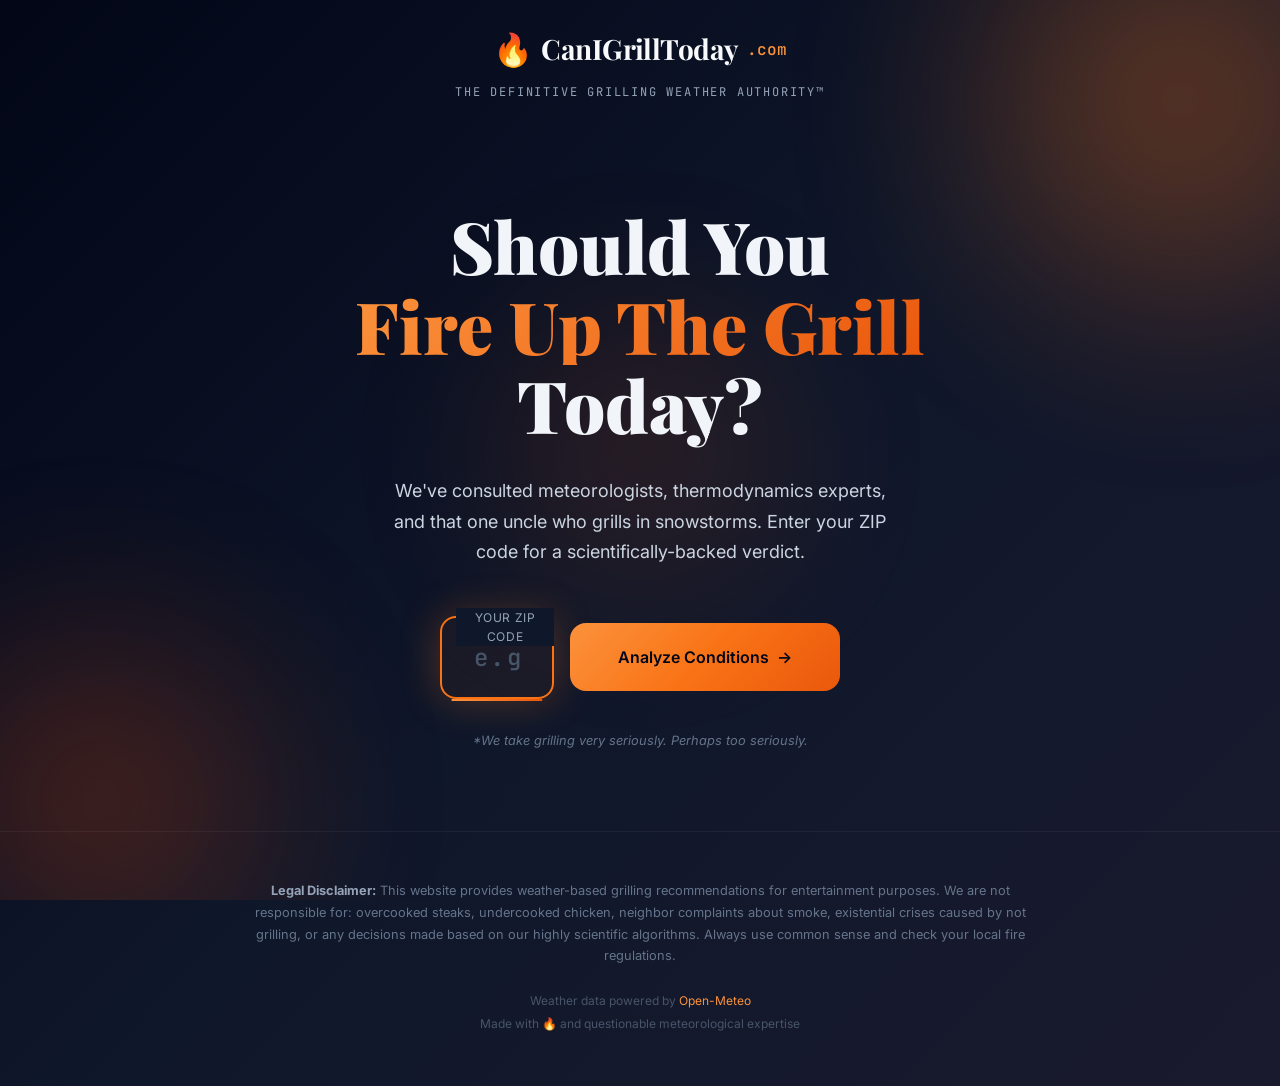
==== index.html @ 24d4c439 "feat: Add CanIGrillToday.com weather-based grilling advisory website A scientifically rigorous (yet " ====
<!DOCTYPE html>
<html lang="en">
<head>
    <meta charset="UTF-8">
    <meta name="viewport" content="width=device-width, initial-scale=1.0">
    <title>Can I Grill Today? | The Definitive Grilling Weather Authority</title>
    <meta name="description" content="The world's most scientifically rigorous grilling weather advisory system. Enter your ZIP code and discover if the atmospheric conditions align with your carnivorous ambitions.">
    <link rel="preconnect" href="https://fonts.googleapis.com">
    <link rel="preconnect" href="https://fonts.gstatic.com" crossorigin>
    <link href="https://fonts.googleapis.com/css2?family=Playfair+Display:wght@400;600;700;900&family=Inter:wght@300;400;500;600;700&family=JetBrains+Mono:wght@400;500&display=swap" rel="stylesheet">
    <link rel="stylesheet" href="styles.css">
    <link rel="icon" href="data:image/svg+xml,<svg xmlns='http://www.w3.org/2000/svg' viewBox='0 0 100 100'><text y='.9em' font-size='90'>🔥</text></svg>">
</head>
<body>
    <div class="app-container">
        <!-- Animated Background -->
        <div class="background-effects">
            <div class="gradient-orb orb-1"></div>
            <div class="gradient-orb orb-2"></div>
            <div class="gradient-orb orb-3"></div>
            <div class="smoke-particles" id="smokeContainer"></div>
        </div>

        <!-- Header -->
        <header class="header">
            <div class="logo">
                <span class="logo-icon">🔥</span>
                <span class="logo-text">CanIGrillToday</span>
                <span class="logo-suffix">.com</span>
            </div>
            <div class="tagline">The Definitive Grilling Weather Authority™</div>
        </header>

        <!-- Main Content -->
        <main class="main-content">
            <!-- Hero Section -->
            <section class="hero-section" id="heroSection">
                <h1 class="hero-title">
                    <span class="title-line">Should You</span>
                    <span class="title-line highlight">Fire Up The Grill</span>
                    <span class="title-line">Today?</span>
                </h1>
                <p class="hero-subtitle">
                    We've consulted meteorologists, thermodynamics experts, and that one uncle who grills in snowstorms.
                    Enter your ZIP code for a scientifically-backed verdict.
                </p>

                <!-- ZIP Input -->
                <div class="zip-input-container">
                    <div class="input-wrapper">
                        <label for="zipInput" class="input-label">Your ZIP Code</label>
                        <input
                            type="text"
                            id="zipInput"
                            class="zip-input"
                            placeholder="e.g., 90210"
                            maxlength="5"
                            pattern="[0-9]{5}"
                            autocomplete="postal-code"
                        >
                        <div class="input-decoration"></div>
                    </div>
                    <button class="submit-btn" id="submitBtn">
                        <span class="btn-text">Analyze Conditions</span>
                        <span class="btn-icon">→</span>
                        <div class="btn-loader" id="btnLoader">
                            <div class="loader-flame">🔥</div>
                        </div>
                    </button>
                </div>

                <p class="disclaimer-mini">
                    *We take grilling very seriously. Perhaps too seriously.
                </p>
            </section>

            <!-- Loading State -->
            <section class="loading-section" id="loadingSection">
                <div class="loading-content">
                    <div class="loading-grill">
                        <div class="grill-body">
                            <div class="grill-lid"></div>
                            <div class="grill-base"></div>
                            <div class="grill-flames">
                                <span>🔥</span><span>🔥</span><span>🔥</span>
                            </div>
                        </div>
                    </div>
                    <h2 class="loading-title">Consulting the Weather Gods...</h2>
                    <div class="loading-steps">
                        <div class="step" id="step1">
                            <span class="step-icon">🌡️</span>
                            <span class="step-text">Analyzing thermal conditions...</span>
                        </div>
                        <div class="step" id="step2">
                            <span class="step-icon">💨</span>
                            <span class="step-text">Measuring wind vectors...</span>
                        </div>
                        <div class="step" id="step3">
                            <span class="step-icon">🌧️</span>
                            <span class="step-text">Calculating precipitation probability...</span>
                        </div>
                        <div class="step" id="step4">
                            <span class="step-icon">📊</span>
                            <span class="step-text">Running proprietary algorithms...</span>
                        </div>
                    </div>
                </div>
            </section>

            <!-- Results Section -->
            <section class="results-section" id="resultsSection">
                <div class="results-container">
                    <!-- The Verdict -->
                    <div class="verdict-card" id="verdictCard">
                        <div class="verdict-header">
                            <span class="verdict-label">THE OFFICIAL VERDICT</span>
                            <span class="location-name" id="locationName">Loading...</span>
                        </div>
                        <div class="verdict-main">
                            <div class="verdict-icon" id="verdictIcon">🔥</div>
                            <div class="verdict-answer" id="verdictAnswer">YES</div>
                            <div class="verdict-subtitle" id="verdictSubtitle">Fire it up, Grill Master!</div>
                        </div>
                        <div class="verdict-score">
                            <div class="score-label">Grillability Index™</div>
                            <div class="score-bar-container">
                                <div class="score-bar" id="scoreBar"></div>
                            </div>
                            <div class="score-value" id="scoreValue">85/100</div>
                        </div>
                    </div>

                    <!-- Weather Metrics -->
                    <div class="metrics-grid">
                        <!-- Temperature -->
                        <div class="metric-card" id="tempCard">
                            <div class="metric-header">
                                <span class="metric-icon">🌡️</span>
                                <span class="metric-title">Temperature</span>
                            </div>
                            <div class="metric-value" id="tempValue">--°F</div>
                            <div class="metric-detail" id="tempFeelsLike">Feels like --°F</div>
                            <div class="metric-analysis">
                                <div class="analysis-bar-container">
                                    <div class="analysis-bar" id="tempBar"></div>
                                </div>
                                <span class="analysis-label" id="tempLabel">Analyzing...</span>
                            </div>
                            <p class="metric-commentary" id="tempCommentary">Loading witty commentary...</p>
                        </div>

                        <!-- Wind -->
                        <div class="metric-card" id="windCard">
                            <div class="metric-header">
                                <span class="metric-icon">💨</span>
                                <span class="metric-title">Wind Speed</span>
                            </div>
                            <div class="metric-value" id="windValue">-- mph</div>
                            <div class="metric-detail" id="windDirection">Direction: --</div>
                            <div class="metric-analysis">
                                <div class="analysis-bar-container">
                                    <div class="analysis-bar" id="windBar"></div>
                                </div>
                                <span class="analysis-label" id="windLabel">Analyzing...</span>
                            </div>
                            <p class="metric-commentary" id="windCommentary">Loading witty commentary...</p>
                        </div>

                        <!-- Precipitation -->
                        <div class="metric-card" id="rainCard">
                            <div class="metric-header">
                                <span class="metric-icon">🌧️</span>
                                <span class="metric-title">Precipitation</span>
                            </div>
                            <div class="metric-value" id="rainValue">--%</div>
                            <div class="metric-detail" id="rainType">Type: --</div>
                            <div class="metric-analysis">
                                <div class="analysis-bar-container">
                                    <div class="analysis-bar" id="rainBar"></div>
                                </div>
                                <span class="analysis-label" id="rainLabel">Analyzing...</span>
                            </div>
                            <p class="metric-commentary" id="rainCommentary">Loading witty commentary...</p>
                        </div>

                        <!-- Humidity -->
                        <div class="metric-card" id="humidityCard">
                            <div class="metric-header">
                                <span class="metric-icon">💧</span>
                                <span class="metric-title">Humidity</span>
                            </div>
                            <div class="metric-value" id="humidityValue">--%</div>
                            <div class="metric-detail" id="dewPoint">Dew Point: --°F</div>
                            <div class="metric-analysis">
                                <div class="analysis-bar-container">
                                    <div class="analysis-bar" id="humidityBar"></div>
                                </div>
                                <span class="analysis-label" id="humidityLabel">Analyzing...</span>
                            </div>
                            <p class="metric-commentary" id="humidityCommentary">Loading witty commentary...</p>
                        </div>
                    </div>

                    <!-- Scientific Breakdown -->
                    <div class="science-section">
                        <h3 class="science-title">
                            <span class="science-icon">🔬</span>
                            The Scientific Breakdown
                        </h3>
                        <div class="science-content">
                            <div class="formula-display">
                                <div class="formula-label">The Grillability Formula™</div>
                                <div class="formula" id="formulaDisplay">
                                    GI = (T<sub>score</sub> × 0.35) + (W<sub>score</sub> × 0.25) + (P<sub>score</sub> × 0.30) + (H<sub>score</sub> × 0.10)
                                </div>
                            </div>
                            <div class="calculation-breakdown" id="calculationBreakdown">
                                <!-- Filled by JavaScript -->
                            </div>
                        </div>
                    </div>

                    <!-- Hourly Forecast -->
                    <div class="forecast-section">
                        <h3 class="forecast-title">
                            <span class="forecast-icon">📅</span>
                            Today's Grilling Windows
                        </h3>
                        <div class="hourly-forecast" id="hourlyForecast">
                            <!-- Filled by JavaScript -->
                        </div>
                    </div>

                    <!-- Pro Tips -->
                    <div class="tips-section" id="tipsSection">
                        <h3 class="tips-title">
                            <span class="tips-icon">💡</span>
                            Expert Recommendations
                        </h3>
                        <div class="tips-grid" id="tipsGrid">
                            <!-- Filled by JavaScript -->
                        </div>
                    </div>

                    <!-- Try Again -->
                    <button class="try-again-btn" id="tryAgainBtn">
                        <span>Check Another Location</span>
                        <span class="btn-icon">🔄</span>
                    </button>
                </div>
            </section>

            <!-- Error State -->
            <section class="error-section" id="errorSection">
                <div class="error-content">
                    <div class="error-icon">😢</div>
                    <h2 class="error-title">Houston, We Have a Problem</h2>
                    <p class="error-message" id="errorMessage">Something went wrong while consulting the weather gods.</p>
                    <button class="try-again-btn" id="errorTryAgainBtn">
                        <span>Try Again</span>
                        <span class="btn-icon">🔄</span>
                    </button>
                </div>
            </section>
        </main>

        <!-- Footer -->
        <footer class="footer">
            <div class="footer-content">
                <p class="footer-disclaimer">
                    <strong>Legal Disclaimer:</strong> This website provides weather-based grilling recommendations for entertainment purposes.
                    We are not responsible for: overcooked steaks, undercooked chicken, neighbor complaints about smoke,
                    existential crises caused by not grilling, or any decisions made based on our highly scientific algorithms.
                    Always use common sense and check your local fire regulations.
                </p>
                <div class="footer-credits">
                    <p>Weather data powered by <a href="https://open-meteo.com/" target="_blank" rel="noopener">Open-Meteo</a></p>
                    <p>Made with 🔥 and questionable meteorological expertise</p>
                </div>
            </div>
        </footer>
    </div>

    <script src="app.js"></script>
</body>
</html>
---- styles.css ----
/* ==========================================================================
   Can I Grill Today? - Sophisticated Grilling Weather Advisory System
   ========================================================================== */

/* CSS Custom Properties (Design Tokens) */
:root {
    /* Color Palette */
    --color-fire-50: #fff7ed;
    --color-fire-100: #ffedd5;
    --color-fire-200: #fed7aa;
    --color-fire-300: #fdba74;
    --color-fire-400: #fb923c;
    --color-fire-500: #f97316;
    --color-fire-600: #ea580c;
    --color-fire-700: #c2410c;
    --color-fire-800: #9a3412;
    --color-fire-900: #7c2d12;

    --color-charcoal-50: #f8fafc;
    --color-charcoal-100: #f1f5f9;
    --color-charcoal-200: #e2e8f0;
    --color-charcoal-300: #cbd5e1;
    --color-charcoal-400: #94a3b8;
    --color-charcoal-500: #64748b;
    --color-charcoal-600: #475569;
    --color-charcoal-700: #334155;
    --color-charcoal-800: #1e293b;
    --color-charcoal-900: #0f172a;
    --color-charcoal-950: #020617;

    --color-success: #22c55e;
    --color-success-light: #86efac;
    --color-warning: #eab308;
    --color-warning-light: #fde047;
    --color-danger: #ef4444;
    --color-danger-light: #fca5a5;

    /* Typography */
    --font-display: 'Playfair Display', Georgia, serif;
    --font-body: 'Inter', -apple-system, BlinkMacSystemFont, sans-serif;
    --font-mono: 'JetBrains Mono', 'Fira Code', monospace;

    /* Spacing */
    --space-xs: 0.25rem;
    --space-sm: 0.5rem;
    --space-md: 1rem;
    --space-lg: 1.5rem;
    --space-xl: 2rem;
    --space-2xl: 3rem;
    --space-3xl: 4rem;
    --space-4xl: 6rem;

    /* Border Radius */
    --radius-sm: 0.375rem;
    --radius-md: 0.5rem;
    --radius-lg: 0.75rem;
    --radius-xl: 1rem;
    --radius-2xl: 1.5rem;
    --radius-full: 9999px;

    /* Shadows */
    --shadow-sm: 0 1px 2px 0 rgb(0 0 0 / 0.05);
    --shadow-md: 0 4px 6px -1px rgb(0 0 0 / 0.1), 0 2px 4px -2px rgb(0 0 0 / 0.1);
    --shadow-lg: 0 10px 15px -3px rgb(0 0 0 / 0.1), 0 4px 6px -4px rgb(0 0 0 / 0.1);
    --shadow-xl: 0 20px 25px -5px rgb(0 0 0 / 0.1), 0 8px 10px -6px rgb(0 0 0 / 0.1);
    --shadow-2xl: 0 25px 50px -12px rgb(0 0 0 / 0.25);
    --shadow-glow: 0 0 40px rgb(249 115 22 / 0.3);
    --shadow-glow-strong: 0 0 60px rgb(249 115 22 / 0.5);

    /* Transitions */
    --transition-fast: 150ms ease;
    --transition-base: 250ms ease;
    --transition-slow: 350ms ease;
    --transition-slower: 500ms ease;

    /* Z-index layers */
    --z-background: -1;
    --z-base: 0;
    --z-elevated: 10;
    --z-overlay: 100;
    --z-modal: 1000;
}

/* ==========================================================================
   Reset & Base Styles
   ========================================================================== */

*, *::before, *::after {
    box-sizing: border-box;
    margin: 0;
    padding: 0;
}

html {
    font-size: 16px;
    scroll-behavior: smooth;
    -webkit-font-smoothing: antialiased;
    -moz-osx-font-smoothing: grayscale;
}

body {
    font-family: var(--font-body);
    font-weight: 400;
    line-height: 1.6;
    color: var(--color-charcoal-100);
    background: linear-gradient(135deg, var(--color-charcoal-950) 0%, var(--color-charcoal-900) 50%, #1a1a2e 100%);
    min-height: 100vh;
    overflow-x: hidden;
}

/* ==========================================================================
   App Container
   ========================================================================== */

.app-container {
    position: relative;
    min-height: 100vh;
    display: flex;
    flex-direction: column;
}

/* ==========================================================================
   Animated Background
   ========================================================================== */

.background-effects {
    position: fixed;
    top: 0;
    left: 0;
    width: 100%;
    height: 100%;
    z-index: var(--z-background);
    overflow: hidden;
    pointer-events: none;
}

.gradient-orb {
    position: absolute;
    border-radius: 50%;
    filter: blur(80px);
    opacity: 0.4;
    animation: float 20s ease-in-out infinite;
}

.orb-1 {
    width: 600px;
    height: 600px;
    background: radial-gradient(circle, var(--color-fire-500) 0%, transparent 70%);
    top: -200px;
    right: -200px;
    animation-delay: 0s;
}

.orb-2 {
    width: 500px;
    height: 500px;
    background: radial-gradient(circle, var(--color-fire-700) 0%, transparent 70%);
    bottom: -150px;
    left: -150px;
    animation-delay: -7s;
}

.orb-3 {
    width: 400px;
    height: 400px;
    background: radial-gradient(circle, var(--color-fire-600) 0%, transparent 70%);
    top: 50%;
    left: 50%;
    transform: translate(-50%, -50%);
    animation-delay: -14s;
    opacity: 0.2;
}

@keyframes float {
    0%, 100% {
        transform: translate(0, 0) scale(1);
    }
    25% {
        transform: translate(30px, -30px) scale(1.05);
    }
    50% {
        transform: translate(-20px, 20px) scale(0.95);
    }
    75% {
        transform: translate(-30px, -20px) scale(1.02);
    }
}

.smoke-particles {
    position: absolute;
    width: 100%;
    height: 100%;
}

.smoke-particle {
    position: absolute;
    font-size: 2rem;
    opacity: 0;
    animation: smoke-rise 8s ease-out infinite;
}

@keyframes smoke-rise {
    0% {
        opacity: 0;
        transform: translateY(0) scale(0.5);
    }
    10% {
        opacity: 0.3;
    }
    100% {
        opacity: 0;
        transform: translateY(-100vh) scale(2);
    }
}

/* ==========================================================================
   Header
   ========================================================================== */

.header {
    padding: var(--space-lg) var(--space-xl);
    text-align: center;
    position: relative;
    z-index: var(--z-elevated);
}

.logo {
    display: flex;
    align-items: center;
    justify-content: center;
    gap: var(--space-sm);
    margin-bottom: var(--space-sm);
}

.logo-icon {
    font-size: 2rem;
    animation: flame-flicker 1.5s ease-in-out infinite;
}

@keyframes flame-flicker {
    0%, 100% {
        transform: scale(1) rotate(-2deg);
        filter: brightness(1);
    }
    50% {
        transform: scale(1.1) rotate(2deg);
        filter: brightness(1.2);
    }
}

.logo-text {
    font-family: var(--font-display);
    font-size: 1.75rem;
    font-weight: 700;
    color: var(--color-charcoal-50);
    letter-spacing: -0.02em;
}

.logo-suffix {
    font-family: var(--font-mono);
    font-size: 1rem;
    color: var(--color-fire-400);
    font-weight: 500;
}

.tagline {
    font-family: var(--font-mono);
    font-size: 0.75rem;
    color: var(--color-charcoal-400);
    text-transform: uppercase;
    letter-spacing: 0.15em;
}

/* ==========================================================================
   Main Content
   ========================================================================== */

.main-content {
    flex: 1;
    display: flex;
    flex-direction: column;
    align-items: center;
    padding: var(--space-xl);
    position: relative;
    z-index: var(--z-base);
}

/* ==========================================================================
   Hero Section
   ========================================================================== */

.hero-section {
    text-align: center;
    max-width: 700px;
    margin: 0 auto;
    padding: var(--space-2xl) 0;
}

.hero-title {
    font-family: var(--font-display);
    font-size: clamp(2.5rem, 8vw, 4.5rem);
    font-weight: 900;
    line-height: 1.1;
    margin-bottom: var(--space-xl);
}

.title-line {
    display: block;
    color: var(--color-charcoal-100);
}

.title-line.highlight {
    background: linear-gradient(135deg, var(--color-fire-400) 0%, var(--color-fire-600) 100%);
    -webkit-background-clip: text;
    -webkit-text-fill-color: transparent;
    background-clip: text;
    position: relative;
}

.hero-subtitle {
    font-size: 1.125rem;
    color: var(--color-charcoal-300);
    max-width: 500px;
    margin: 0 auto var(--space-2xl);
    line-height: 1.7;
}

/* ZIP Input Container */
.zip-input-container {
    display: flex;
    flex-direction: column;
    gap: var(--space-md);
    align-items: center;
    max-width: 400px;
    margin: 0 auto;
}

@media (min-width: 640px) {
    .zip-input-container {
        flex-direction: row;
    }
}

.input-wrapper {
    position: relative;
    flex: 1;
    width: 100%;
}

.input-label {
    position: absolute;
    top: -0.5rem;
    left: var(--space-md);
    background: var(--color-charcoal-900);
    padding: 0 var(--space-sm);
    font-size: 0.75rem;
    color: var(--color-charcoal-400);
    text-transform: uppercase;
    letter-spacing: 0.05em;
    z-index: 1;
}

.zip-input {
    width: 100%;
    padding: var(--space-lg) var(--space-xl);
    font-family: var(--font-mono);
    font-size: 1.5rem;
    font-weight: 500;
    text-align: center;
    letter-spacing: 0.2em;
    color: var(--color-charcoal-50);
    background: rgba(255, 255, 255, 0.03);
    border: 2px solid var(--color-charcoal-700);
    border-radius: var(--radius-xl);
    outline: none;
    transition: all var(--transition-base);
}

.zip-input::placeholder {
    color: var(--color-charcoal-600);
    letter-spacing: 0.1em;
}

.zip-input:focus {
    border-color: var(--color-fire-500);
    background: rgba(249, 115, 22, 0.05);
    box-shadow: var(--shadow-glow);
}

.zip-input:invalid:not(:placeholder-shown) {
    border-color: var(--color-danger);
}

.input-decoration {
    position: absolute;
    bottom: -2px;
    left: 50%;
    transform: translateX(-50%);
    width: 0;
    height: 2px;
    background: linear-gradient(90deg, var(--color-fire-400), var(--color-fire-600));
    transition: width var(--transition-base);
    border-radius: var(--radius-full);
}

.zip-input:focus ~ .input-decoration {
    width: 80%;
}

/* Submit Button */
.submit-btn {
    position: relative;
    display: flex;
    align-items: center;
    justify-content: center;
    gap: var(--space-sm);
    padding: var(--space-lg) var(--space-2xl);
    font-family: var(--font-body);
    font-size: 1rem;
    font-weight: 600;
    color: var(--color-charcoal-950);
    background: linear-gradient(135deg, var(--color-fire-400) 0%, var(--color-fire-500) 50%, var(--color-fire-600) 100%);
    border: none;
    border-radius: var(--radius-xl);
    cursor: pointer;
    overflow: hidden;
    transition: all var(--transition-base);
    white-space: nowrap;
}

.submit-btn::before {
    content: '';
    position: absolute;
    top: 0;
    left: -100%;
    width: 100%;
    height: 100%;
    background: linear-gradient(90deg, transparent, rgba(255, 255, 255, 0.2), transparent);
    transition: left var(--transition-slow);
}

.submit-btn:hover::before {
    left: 100%;
}

.submit-btn:hover {
    transform: translateY(-2px);
    box-shadow: var(--shadow-glow-strong);
}

.submit-btn:active {
    transform: translateY(0);
}

.submit-btn:disabled {
    opacity: 0.7;
    cursor: not-allowed;
    transform: none;
}

.btn-icon {
    transition: transform var(--transition-base);
}

.submit-btn:hover .btn-icon {
    transform: translateX(4px);
}

.btn-loader {
    display: none;
    position: absolute;
    inset: 0;
    background: inherit;
    align-items: center;
    justify-content: center;
}

.submit-btn.loading .btn-text,
.submit-btn.loading .btn-icon {
    opacity: 0;
}

.submit-btn.loading .btn-loader {
    display: flex;
}

.loader-flame {
    font-size: 1.5rem;
    animation: flame-pulse 0.5s ease-in-out infinite alternate;
}

@keyframes flame-pulse {
    from {
        transform: scale(1);
        filter: brightness(1);
    }
    to {
        transform: scale(1.2);
        filter: brightness(1.3);
    }
}

.disclaimer-mini {
    margin-top: var(--space-xl);
    font-size: 0.8rem;
    color: var(--color-charcoal-500);
    font-style: italic;
}

/* ==========================================================================
   Loading Section
   ========================================================================== */

.loading-section {
    display: none;
    text-align: center;
    padding: var(--space-3xl) 0;
    max-width: 500px;
    margin: 0 auto;
}

.loading-section.active {
    display: block;
    animation: fadeIn var(--transition-base);
}

@keyframes fadeIn {
    from {
        opacity: 0;
        transform: translateY(20px);
    }
    to {
        opacity: 1;
        transform: translateY(0);
    }
}

.loading-grill {
    margin-bottom: var(--space-2xl);
}

.grill-body {
    display: inline-block;
    position: relative;
}

.grill-lid {
    width: 120px;
    height: 60px;
    background: linear-gradient(180deg, var(--color-charcoal-600) 0%, var(--color-charcoal-700) 100%);
    border-radius: 60px 60px 0 0;
    margin: 0 auto;
    animation: lid-bounce 2s ease-in-out infinite;
}

@keyframes lid-bounce {
    0%, 100% {
        transform: translateY(0) rotate(0deg);
    }
    50% {
        transform: translateY(-10px) rotate(5deg);
    }
}

.grill-base {
    width: 140px;
    height: 20px;
    background: var(--color-charcoal-700);
    border-radius: 0 0 var(--radius-md) var(--radius-md);
    margin: 0 auto;
}

.grill-flames {
    position: absolute;
    bottom: 25px;
    left: 50%;
    transform: translateX(-50%);
    display: flex;
    gap: 5px;
}

.grill-flames span {
    font-size: 1.5rem;
    animation: flame-dance 0.3s ease-in-out infinite alternate;
}

.grill-flames span:nth-child(2) {
    animation-delay: 0.1s;
}

.grill-flames span:nth-child(3) {
    animation-delay: 0.2s;
}

@keyframes flame-dance {
    from {
        transform: translateY(0) scale(1);
    }
    to {
        transform: translateY(-5px) scale(1.1);
    }
}

.loading-title {
    font-family: var(--font-display);
    font-size: 1.75rem;
    color: var(--color-charcoal-100);
    margin-bottom: var(--space-xl);
}

.loading-steps {
    display: flex;
    flex-direction: column;
    gap: var(--space-md);
}

.step {
    display: flex;
    align-items: center;
    gap: var(--space-md);
    padding: var(--space-md) var(--space-lg);
    background: rgba(255, 255, 255, 0.02);
    border-radius: var(--radius-lg);
    opacity: 0.3;
    transition: all var(--transition-base);
}

.step.active {
    opacity: 1;
    background: rgba(249, 115, 22, 0.1);
    border-left: 3px solid var(--color-fire-500);
}

.step.complete {
    opacity: 0.6;
}

.step-icon {
    font-size: 1.25rem;
}

.step-text {
    font-size: 0.9rem;
    color: var(--color-charcoal-300);
}

/* ==========================================================================
   Results Section
   ========================================================================== */

.results-section {
    display: none;
    width: 100%;
    max-width: 1000px;
    margin: 0 auto;
    padding: var(--space-xl) 0;
}

.results-section.active {
    display: block;
    animation: fadeIn var(--transition-slower);
}

.results-container {
    display: flex;
    flex-direction: column;
    gap: var(--space-2xl);
}

/* Verdict Card */
.verdict-card {
    background: linear-gradient(135deg, rgba(255, 255, 255, 0.05) 0%, rgba(255, 255, 255, 0.02) 100%);
    border: 1px solid rgba(255, 255, 255, 0.1);
    border-radius: var(--radius-2xl);
    padding: var(--space-2xl);
    text-align: center;
    position: relative;
    overflow: hidden;
}

.verdict-card::before {
    content: '';
    position: absolute;
    top: 0;
    left: 0;
    right: 0;
    height: 4px;
    background: linear-gradient(90deg, var(--color-fire-400), var(--color-fire-600));
}

.verdict-card.yes {
    border-color: rgba(34, 197, 94, 0.3);
}

.verdict-card.yes::before {
    background: linear-gradient(90deg, var(--color-success), var(--color-success-light));
}

.verdict-card.no {
    border-color: rgba(239, 68, 68, 0.3);
}

.verdict-card.no::before {
    background: linear-gradient(90deg, var(--color-danger), var(--color-danger-light));
}

.verdict-card.maybe {
    border-color: rgba(234, 179, 8, 0.3);
}

.verdict-card.maybe::before {
    background: linear-gradient(90deg, var(--color-warning), var(--color-warning-light));
}

.verdict-header {
    display: flex;
    flex-direction: column;
    gap: var(--space-xs);
    margin-bottom: var(--space-xl);
}

.verdict-label {
    font-family: var(--font-mono);
    font-size: 0.7rem;
    color: var(--color-charcoal-400);
    text-transform: uppercase;
    letter-spacing: 0.2em;
}

.location-name {
    font-size: 1.1rem;
    color: var(--color-charcoal-200);
    font-weight: 500;
}

.verdict-main {
    margin-bottom: var(--space-xl);
}

.verdict-icon {
    font-size: 4rem;
    margin-bottom: var(--space-md);
    animation: verdict-pop 0.5s cubic-bezier(0.175, 0.885, 0.32, 1.275);
}

@keyframes verdict-pop {
    0% {
        transform: scale(0);
        opacity: 0;
    }
    50% {
        transform: scale(1.2);
    }
    100% {
        transform: scale(1);
        opacity: 1;
    }
}

.verdict-answer {
    font-family: var(--font-display);
    font-size: clamp(4rem, 15vw, 8rem);
    font-weight: 900;
    line-height: 1;
    margin-bottom: var(--space-md);
}

.verdict-card.yes .verdict-answer {
    background: linear-gradient(135deg, var(--color-success) 0%, var(--color-success-light) 100%);
    -webkit-background-clip: text;
    -webkit-text-fill-color: transparent;
    background-clip: text;
    text-shadow: 0 0 60px rgba(34, 197, 94, 0.5);
}

.verdict-card.no .verdict-answer {
    background: linear-gradient(135deg, var(--color-danger) 0%, var(--color-danger-light) 100%);
    -webkit-background-clip: text;
    -webkit-text-fill-color: transparent;
    background-clip: text;
}

.verdict-card.maybe .verdict-answer {
    background: linear-gradient(135deg, var(--color-warning) 0%, var(--color-warning-light) 100%);
    -webkit-background-clip: text;
    -webkit-text-fill-color: transparent;
    background-clip: text;
}

.verdict-subtitle {
    font-size: 1.25rem;
    color: var(--color-charcoal-300);
    font-weight: 500;
}

/* Score Display */
.verdict-score {
    max-width: 400px;
    margin: 0 auto;
}

.score-label {
    font-family: var(--font-mono);
    font-size: 0.75rem;
    color: var(--color-charcoal-400);
    text-transform: uppercase;
    letter-spacing: 0.1em;
    margin-bottom: var(--space-sm);
}

.score-bar-container {
    height: 12px;
    background: var(--color-charcoal-800);
    border-radius: var(--radius-full);
    overflow: hidden;
    margin-bottom: var(--space-sm);
}

.score-bar {
    height: 100%;
    width: 0;
    border-radius: var(--radius-full);
    transition: width 1s cubic-bezier(0.4, 0, 0.2, 1);
}

.verdict-card.yes .score-bar {
    background: linear-gradient(90deg, var(--color-success), var(--color-success-light));
}

.verdict-card.no .score-bar {
    background: linear-gradient(90deg, var(--color-danger), var(--color-danger-light));
}

.verdict-card.maybe .score-bar {
    background: linear-gradient(90deg, var(--color-warning), var(--color-warning-light));
}

.score-value {
    font-family: var(--font-mono);
    font-size: 1.25rem;
    font-weight: 600;
    color: var(--color-charcoal-100);
}

/* Metrics Grid */
.metrics-grid {
    display: grid;
    grid-template-columns: repeat(auto-fit, minmax(280px, 1fr));
    gap: var(--space-lg);
}

.metric-card {
    background: rgba(255, 255, 255, 0.03);
    border: 1px solid rgba(255, 255, 255, 0.06);
    border-radius: var(--radius-xl);
    padding: var(--space-xl);
    transition: all var(--transition-base);
}

.metric-card:hover {
    background: rgba(255, 255, 255, 0.05);
    transform: translateY(-2px);
    box-shadow: var(--shadow-lg);
}

.metric-header {
    display: flex;
    align-items: center;
    gap: var(--space-sm);
    margin-bottom: var(--space-md);
}

.metric-icon {
    font-size: 1.5rem;
}

.metric-title {
    font-size: 0.9rem;
    color: var(--color-charcoal-400);
    text-transform: uppercase;
    letter-spacing: 0.05em;
    font-weight: 500;
}

.metric-value {
    font-family: var(--font-display);
    font-size: 2.5rem;
    font-weight: 700;
    color: var(--color-charcoal-50);
    margin-bottom: var(--space-xs);
}

.metric-detail {
    font-size: 0.85rem;
    color: var(--color-charcoal-400);
    margin-bottom: var(--space-md);
}

.metric-analysis {
    display: flex;
    align-items: center;
    gap: var(--space-md);
    margin-bottom: var(--space-md);
}

.analysis-bar-container {
    flex: 1;
    height: 8px;
    background: var(--color-charcoal-800);
    border-radius: var(--radius-full);
    overflow: hidden;
}

.analysis-bar {
    height: 100%;
    width: 0;
    border-radius: var(--radius-full);
    transition: width 0.8s cubic-bezier(0.4, 0, 0.2, 1);
}

.analysis-bar.good {
    background: linear-gradient(90deg, var(--color-success), var(--color-success-light));
}

.analysis-bar.moderate {
    background: linear-gradient(90deg, var(--color-warning), var(--color-warning-light));
}

.analysis-bar.poor {
    background: linear-gradient(90deg, var(--color-danger), var(--color-danger-light));
}

.analysis-label {
    font-family: var(--font-mono);
    font-size: 0.7rem;
    text-transform: uppercase;
    letter-spacing: 0.05em;
    white-space: nowrap;
}

.analysis-label.good {
    color: var(--color-success);
}

.analysis-label.moderate {
    color: var(--color-warning);
}

.analysis-label.poor {
    color: var(--color-danger);
}

.metric-commentary {
    font-size: 0.9rem;
    color: var(--color-charcoal-300);
    font-style: italic;
    line-height: 1.5;
    padding-top: var(--space-md);
    border-top: 1px solid rgba(255, 255, 255, 0.05);
}

/* Science Section */
.science-section {
    background: rgba(255, 255, 255, 0.02);
    border: 1px solid rgba(255, 255, 255, 0.05);
    border-radius: var(--radius-xl);
    padding: var(--space-xl);
}

.science-title {
    display: flex;
    align-items: center;
    gap: var(--space-md);
    font-family: var(--font-display);
    font-size: 1.5rem;
    color: var(--color-charcoal-100);
    margin-bottom: var(--space-xl);
}

.science-icon {
    font-size: 1.5rem;
}

.science-content {
    display: flex;
    flex-direction: column;
    gap: var(--space-xl);
}

.formula-display {
    text-align: center;
    padding: var(--space-xl);
    background: rgba(0, 0, 0, 0.2);
    border-radius: var(--radius-lg);
}

.formula-label {
    font-family: var(--font-mono);
    font-size: 0.75rem;
    color: var(--color-charcoal-400);
    text-transform: uppercase;
    letter-spacing: 0.1em;
    margin-bottom: var(--space-md);
}

.formula {
    font-family: var(--font-mono);
    font-size: 1.1rem;
    color: var(--color-fire-400);
    line-height: 1.8;
}

.formula sub {
    font-size: 0.7em;
    color: var(--color-charcoal-400);
}

.calculation-breakdown {
    display: grid;
    grid-template-columns: repeat(auto-fit, minmax(200px, 1fr));
    gap: var(--space-md);
}

.calc-item {
    display: flex;
    justify-content: space-between;
    align-items: center;
    padding: var(--space-md);
    background: rgba(255, 255, 255, 0.02);
    border-radius: var(--radius-md);
}

.calc-label {
    font-size: 0.85rem;
    color: var(--color-charcoal-400);
}

.calc-value {
    font-family: var(--font-mono);
    font-size: 0.9rem;
    color: var(--color-charcoal-200);
    font-weight: 500;
}

/* Forecast Section */
.forecast-section {
    background: rgba(255, 255, 255, 0.02);
    border: 1px solid rgba(255, 255, 255, 0.05);
    border-radius: var(--radius-xl);
    padding: var(--space-xl);
}

.forecast-title {
    display: flex;
    align-items: center;
    gap: var(--space-md);
    font-family: var(--font-display);
    font-size: 1.5rem;
    color: var(--color-charcoal-100);
    margin-bottom: var(--space-xl);
}

.forecast-icon {
    font-size: 1.5rem;
}

.hourly-forecast {
    display: grid;
    grid-template-columns: repeat(auto-fill, minmax(80px, 1fr));
    gap: var(--space-sm);
}

.hour-block {
    display: flex;
    flex-direction: column;
    align-items: center;
    padding: var(--space-md);
    background: rgba(255, 255, 255, 0.02);
    border-radius: var(--radius-lg);
    transition: all var(--transition-base);
}

.hour-block:hover {
    background: rgba(255, 255, 255, 0.05);
}

.hour-block.optimal {
    background: rgba(34, 197, 94, 0.1);
    border: 1px solid rgba(34, 197, 94, 0.3);
}

.hour-block.okay {
    background: rgba(234, 179, 8, 0.1);
    border: 1px solid rgba(234, 179, 8, 0.3);
}

.hour-block.poor {
    background: rgba(239, 68, 68, 0.05);
    border: 1px solid rgba(239, 68, 68, 0.2);
}

.hour-time {
    font-family: var(--font-mono);
    font-size: 0.75rem;
    color: var(--color-charcoal-400);
    margin-bottom: var(--space-xs);
}

.hour-icon {
    font-size: 1.25rem;
    margin-bottom: var(--space-xs);
}

.hour-temp {
    font-size: 0.85rem;
    font-weight: 600;
    color: var(--color-charcoal-200);
}

.hour-score {
    font-family: var(--font-mono);
    font-size: 0.7rem;
    color: var(--color-charcoal-400);
}

/* Tips Section */
.tips-section {
    background: rgba(255, 255, 255, 0.02);
    border: 1px solid rgba(255, 255, 255, 0.05);
    border-radius: var(--radius-xl);
    padding: var(--space-xl);
}

.tips-title {
    display: flex;
    align-items: center;
    gap: var(--space-md);
    font-family: var(--font-display);
    font-size: 1.5rem;
    color: var(--color-charcoal-100);
    margin-bottom: var(--space-xl);
}

.tips-icon {
    font-size: 1.5rem;
}

.tips-grid {
    display: grid;
    grid-template-columns: repeat(auto-fit, minmax(280px, 1fr));
    gap: var(--space-lg);
}

.tip-card {
    display: flex;
    gap: var(--space-md);
    padding: var(--space-lg);
    background: rgba(255, 255, 255, 0.02);
    border-radius: var(--radius-lg);
    border-left: 3px solid var(--color-fire-500);
}

.tip-icon {
    font-size: 1.5rem;
    flex-shrink: 0;
}

.tip-content h4 {
    font-size: 1rem;
    color: var(--color-charcoal-100);
    margin-bottom: var(--space-xs);
}

.tip-content p {
    font-size: 0.9rem;
    color: var(--color-charcoal-400);
    line-height: 1.5;
}

/* Try Again Button */
.try-again-btn {
    display: flex;
    align-items: center;
    justify-content: center;
    gap: var(--space-sm);
    margin: var(--space-xl) auto 0;
    padding: var(--space-md) var(--space-2xl);
    font-family: var(--font-body);
    font-size: 1rem;
    font-weight: 500;
    color: var(--color-charcoal-200);
    background: transparent;
    border: 2px solid var(--color-charcoal-600);
    border-radius: var(--radius-xl);
    cursor: pointer;
    transition: all var(--transition-base);
}

.try-again-btn:hover {
    border-color: var(--color-fire-500);
    color: var(--color-fire-400);
    background: rgba(249, 115, 22, 0.05);
}

/* ==========================================================================
   Error Section
   ========================================================================== */

.error-section {
    display: none;
    text-align: center;
    padding: var(--space-3xl) 0;
    max-width: 500px;
    margin: 0 auto;
}

.error-section.active {
    display: block;
    animation: fadeIn var(--transition-base);
}

.error-content {
    padding: var(--space-2xl);
}

.error-icon {
    font-size: 5rem;
    margin-bottom: var(--space-xl);
}

.error-title {
    font-family: var(--font-display);
    font-size: 2rem;
    color: var(--color-charcoal-100);
    margin-bottom: var(--space-md);
}

.error-message {
    font-size: 1.1rem;
    color: var(--color-charcoal-400);
    margin-bottom: var(--space-xl);
}

/* ==========================================================================
   Footer
   ========================================================================== */

.footer {
    padding: var(--space-2xl) var(--space-xl);
    border-top: 1px solid rgba(255, 255, 255, 0.05);
    margin-top: auto;
}

.footer-content {
    max-width: 800px;
    margin: 0 auto;
    text-align: center;
}

.footer-disclaimer {
    font-size: 0.8rem;
    color: var(--color-charcoal-500);
    line-height: 1.7;
    margin-bottom: var(--space-lg);
}

.footer-disclaimer strong {
    color: var(--color-charcoal-400);
}

.footer-credits {
    font-size: 0.75rem;
    color: var(--color-charcoal-600);
}

.footer-credits p {
    margin-bottom: var(--space-xs);
}

.footer-credits a {
    color: var(--color-fire-400);
    text-decoration: none;
    transition: color var(--transition-fast);
}

.footer-credits a:hover {
    color: var(--color-fire-300);
}

/* ==========================================================================
   Utility Classes
   ========================================================================== */

.hidden {
    display: none !important;
}

.visually-hidden {
    position: absolute;
    width: 1px;
    height: 1px;
    padding: 0;
    margin: -1px;
    overflow: hidden;
    clip: rect(0, 0, 0, 0);
    white-space: nowrap;
    border: 0;
}

/* ==========================================================================
   Responsive Design
   ========================================================================== */

@media (max-width: 768px) {
    .main-content {
        padding: var(--space-lg);
    }

    .hero-section {
        padding: var(--space-xl) 0;
    }

    .hero-subtitle {
        font-size: 1rem;
    }

    .zip-input {
        font-size: 1.25rem;
        padding: var(--space-md) var(--space-lg);
    }

    .verdict-card {
        padding: var(--space-xl);
    }

    .metric-card {
        padding: var(--space-lg);
    }

    .metric-value {
        font-size: 2rem;
    }

    .science-section,
    .forecast-section,
    .tips-section {
        padding: var(--space-lg);
    }

    .formula {
        font-size: 0.9rem;
        word-break: break-word;
    }
}

@media (max-width: 480px) {
    .header {
        padding: var(--space-md);
    }

    .logo-text {
        font-size: 1.25rem;
    }

    .tagline {
        font-size: 0.65rem;
    }

    .hero-title {
        font-size: 2rem;
    }

    .metrics-grid {
        grid-template-columns: 1fr;
    }

    .hourly-forecast {
        grid-template-columns: repeat(4, 1fr);
    }
}

/* ==========================================================================
   Print Styles
   ========================================================================== */

@media print {
    .background-effects,
    .submit-btn,
    .try-again-btn {
        display: none;
    }

    body {
        background: white;
        color: black;
    }

    .verdict-card,
    .metric-card {
        border: 1px solid #ccc;
    }
}
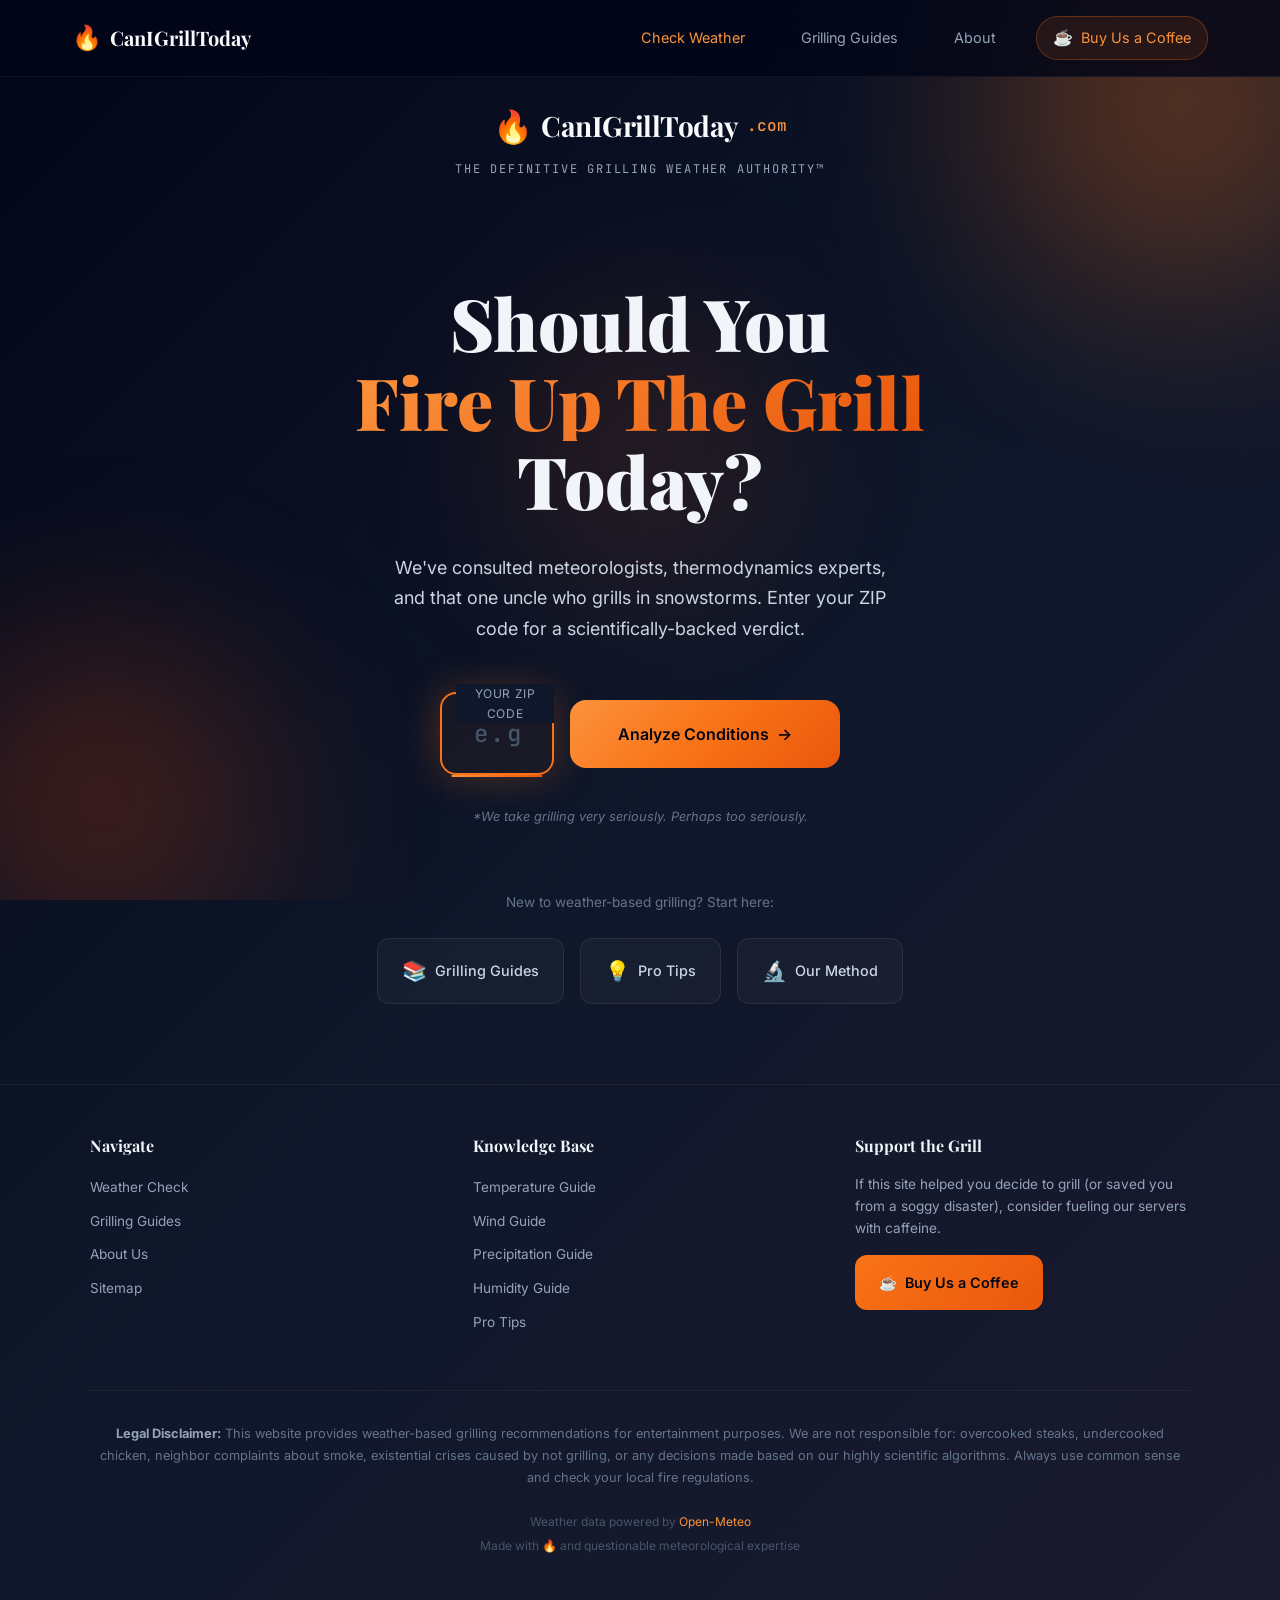
==== commit 2a1b1caf: "feat: Expand to full utility website with knowledge base and support Major expansion from single-pag" ====
--- a/index.html
+++ b/index.html
@@ -5,11 +5,32 @@
     <meta name="viewport" content="width=device-width, initial-scale=1.0">
     <title>Can I Grill Today? | The Definitive Grilling Weather Authority</title>
     <meta name="description" content="The world's most scientifically rigorous grilling weather advisory system. Enter your ZIP code and discover if the atmospheric conditions align with your carnivorous ambitions.">
+    <meta name="keywords" content="grilling weather, BBQ forecast, grill conditions, outdoor cooking weather, barbecue weather check">
+    <link rel="canonical" href="https://canigrilltoday.com/">
     <link rel="preconnect" href="https://fonts.googleapis.com">
     <link rel="preconnect" href="https://fonts.gstatic.com" crossorigin>
     <link href="https://fonts.googleapis.com/css2?family=Playfair+Display:wght@400;600;700;900&family=Inter:wght@300;400;500;600;700&family=JetBrains+Mono:wght@400;500&display=swap" rel="stylesheet">
     <link rel="stylesheet" href="styles.css">
     <link rel="icon" href="data:image/svg+xml,<svg xmlns='http://www.w3.org/2000/svg' viewBox='0 0 100 100'><text y='.9em' font-size='90'>🔥</text></svg>">
+
+    <!-- Open Graph -->
+    <meta property="og:title" content="Can I Grill Today? | The Definitive Grilling Weather Authority">
+    <meta property="og:description" content="Enter your ZIP code and discover if the atmospheric conditions align with your carnivorous ambitions.">
+    <meta property="og:type" content="website">
+    <meta property="og:url" content="https://canigrilltoday.com/">
+
+    <!-- Schema.org markup -->
+    <script type="application/ld+json">
+    {
+        "@context": "https://schema.org",
+        "@type": "WebApplication",
+        "name": "Can I Grill Today?",
+        "description": "Weather-based grilling advisory system",
+        "url": "https://canigrilltoday.com",
+        "applicationCategory": "UtilityApplication",
+        "operatingSystem": "Any"
+    }
+    </script>
 </head>
 <body>
     <div class="app-container">
@@ -20,6 +41,30 @@
             <div class="gradient-orb orb-3"></div>
             <div class="smoke-particles" id="smokeContainer"></div>
         </div>
+
+        <!-- Navigation -->
+        <nav class="main-nav">
+            <div class="nav-container">
+                <a href="/" class="nav-logo">
+                    <span class="nav-logo-icon">🔥</span>
+                    <span class="nav-logo-text">CanIGrillToday</span>
+                </a>
+                <button class="nav-toggle" id="navToggle" aria-label="Toggle navigation">
+                    <span></span>
+                    <span></span>
+                    <span></span>
+                </button>
+                <div class="nav-menu" id="navMenu">
+                    <a href="/" class="nav-link active">Check Weather</a>
+                    <a href="/knowledge/" class="nav-link">Grilling Guides</a>
+                    <a href="/about.html" class="nav-link">About</a>
+                    <a href="https://buymeacoffee.com/canigrilltoday" class="nav-link nav-coffee" target="_blank" rel="noopener">
+                        <span class="coffee-icon">☕</span>
+                        <span>Buy Us a Coffee</span>
+                    </a>
+                </div>
+            </div>
+        </nav>
 
         <!-- Header -->
         <header class="header">
@@ -72,6 +117,25 @@
                 <p class="disclaimer-mini">
                     *We take grilling very seriously. Perhaps too seriously.
                 </p>
+
+                <!-- Quick Links for New Visitors -->
+                <div class="quick-links">
+                    <p class="quick-links-label">New to weather-based grilling? Start here:</p>
+                    <div class="quick-links-grid">
+                        <a href="/knowledge/" class="quick-link">
+                            <span class="quick-link-icon">📚</span>
+                            <span class="quick-link-text">Grilling Guides</span>
+                        </a>
+                        <a href="/knowledge/tips.html" class="quick-link">
+                            <span class="quick-link-icon">💡</span>
+                            <span class="quick-link-text">Pro Tips</span>
+                        </a>
+                        <a href="/about.html" class="quick-link">
+                            <span class="quick-link-icon">🔬</span>
+                            <span class="quick-link-text">Our Method</span>
+                        </a>
+                    </div>
+                </div>
             </section>
 
             <!-- Loading State -->
@@ -148,6 +212,7 @@
                                 <span class="analysis-label" id="tempLabel">Analyzing...</span>
                             </div>
                             <p class="metric-commentary" id="tempCommentary">Loading witty commentary...</p>
+                            <a href="/knowledge/temperature.html" class="metric-learn-more">Learn more about temperature →</a>
                         </div>
 
                         <!-- Wind -->
@@ -165,6 +230,7 @@
                                 <span class="analysis-label" id="windLabel">Analyzing...</span>
                             </div>
                             <p class="metric-commentary" id="windCommentary">Loading witty commentary...</p>
+                            <a href="/knowledge/wind.html" class="metric-learn-more">Learn more about wind →</a>
                         </div>
 
                         <!-- Precipitation -->
@@ -182,6 +248,7 @@
                                 <span class="analysis-label" id="rainLabel">Analyzing...</span>
                             </div>
                             <p class="metric-commentary" id="rainCommentary">Loading witty commentary...</p>
+                            <a href="/knowledge/precipitation.html" class="metric-learn-more">Learn more about precipitation →</a>
                         </div>
 
                         <!-- Humidity -->
@@ -199,6 +266,7 @@
                                 <span class="analysis-label" id="humidityLabel">Analyzing...</span>
                             </div>
                             <p class="metric-commentary" id="humidityCommentary">Loading witty commentary...</p>
+                            <a href="/knowledge/humidity.html" class="metric-learn-more">Learn more about humidity →</a>
                         </div>
                     </div>
 
@@ -241,6 +309,7 @@
                         <div class="tips-grid" id="tipsGrid">
                             <!-- Filled by JavaScript -->
                         </div>
+                        <a href="/knowledge/tips.html" class="tips-see-all">See all grilling tips →</a>
                     </div>
 
                     <!-- Try Again -->
@@ -268,20 +337,60 @@
         <!-- Footer -->
         <footer class="footer">
             <div class="footer-content">
-                <p class="footer-disclaimer">
-                    <strong>Legal Disclaimer:</strong> This website provides weather-based grilling recommendations for entertainment purposes.
-                    We are not responsible for: overcooked steaks, undercooked chicken, neighbor complaints about smoke,
-                    existential crises caused by not grilling, or any decisions made based on our highly scientific algorithms.
-                    Always use common sense and check your local fire regulations.
-                </p>
-                <div class="footer-credits">
-                    <p>Weather data powered by <a href="https://open-meteo.com/" target="_blank" rel="noopener">Open-Meteo</a></p>
-                    <p>Made with 🔥 and questionable meteorological expertise</p>
+                <div class="footer-grid">
+                    <div class="footer-section">
+                        <h4>Navigate</h4>
+                        <ul class="footer-links">
+                            <li><a href="/">Weather Check</a></li>
+                            <li><a href="/knowledge/">Grilling Guides</a></li>
+                            <li><a href="/about.html">About Us</a></li>
+                            <li><a href="/sitemap.xml">Sitemap</a></li>
+                        </ul>
+                    </div>
+                    <div class="footer-section">
+                        <h4>Knowledge Base</h4>
+                        <ul class="footer-links">
+                            <li><a href="/knowledge/temperature.html">Temperature Guide</a></li>
+                            <li><a href="/knowledge/wind.html">Wind Guide</a></li>
+                            <li><a href="/knowledge/precipitation.html">Precipitation Guide</a></li>
+                            <li><a href="/knowledge/humidity.html">Humidity Guide</a></li>
+                            <li><a href="/knowledge/tips.html">Pro Tips</a></li>
+                        </ul>
+                    </div>
+                    <div class="footer-section">
+                        <h4>Support the Grill</h4>
+                        <p class="footer-support-text">
+                            If this site helped you decide to grill (or saved you from a soggy disaster),
+                            consider fueling our servers with caffeine.
+                        </p>
+                        <a href="https://buymeacoffee.com/canigrilltoday" class="footer-coffee-btn" target="_blank" rel="noopener">
+                            <span>☕</span> Buy Us a Coffee
+                        </a>
+                    </div>
+                </div>
+                <div class="footer-bottom">
+                    <p class="footer-disclaimer">
+                        <strong>Legal Disclaimer:</strong> This website provides weather-based grilling recommendations for entertainment purposes.
+                        We are not responsible for: overcooked steaks, undercooked chicken, neighbor complaints about smoke,
+                        existential crises caused by not grilling, or any decisions made based on our highly scientific algorithms.
+                        Always use common sense and check your local fire regulations.
+                    </p>
+                    <div class="footer-credits">
+                        <p>Weather data powered by <a href="https://open-meteo.com/" target="_blank" rel="noopener">Open-Meteo</a></p>
+                        <p>Made with 🔥 and questionable meteorological expertise</p>
+                    </div>
                 </div>
             </div>
         </footer>
     </div>
 
     <script src="app.js"></script>
+    <script>
+        // Mobile navigation toggle
+        document.getElementById('navToggle').addEventListener('click', function() {
+            document.getElementById('navMenu').classList.toggle('active');
+            this.classList.toggle('active');
+        });
+    </script>
 </body>
 </html>
--- a/styles.css
+++ b/styles.css
@@ -1400,3 +1400,1174 @@
         border: 1px solid #ccc;
     }
 }
+
+/* ==========================================================================
+   Main Navigation
+   ========================================================================== */
+
+.main-nav {
+    position: sticky;
+    top: 0;
+    z-index: var(--z-overlay);
+    background: rgba(2, 6, 23, 0.8);
+    backdrop-filter: blur(20px);
+    -webkit-backdrop-filter: blur(20px);
+    border-bottom: 1px solid rgba(255, 255, 255, 0.05);
+}
+
+.nav-container {
+    max-width: 1200px;
+    margin: 0 auto;
+    padding: var(--space-md) var(--space-xl);
+    display: flex;
+    align-items: center;
+    justify-content: space-between;
+}
+
+.nav-logo {
+    display: flex;
+    align-items: center;
+    gap: var(--space-sm);
+    text-decoration: none;
+    color: var(--color-charcoal-50);
+}
+
+.nav-logo-icon {
+    font-size: 1.5rem;
+}
+
+.nav-logo-text {
+    font-family: var(--font-display);
+    font-size: 1.25rem;
+    font-weight: 700;
+}
+
+.nav-toggle {
+    display: none;
+    flex-direction: column;
+    gap: 5px;
+    padding: var(--space-sm);
+    background: none;
+    border: none;
+    cursor: pointer;
+}
+
+.nav-toggle span {
+    display: block;
+    width: 24px;
+    height: 2px;
+    background: var(--color-charcoal-300);
+    transition: all var(--transition-base);
+}
+
+.nav-toggle.active span:nth-child(1) {
+    transform: rotate(45deg) translate(5px, 5px);
+}
+
+.nav-toggle.active span:nth-child(2) {
+    opacity: 0;
+}
+
+.nav-toggle.active span:nth-child(3) {
+    transform: rotate(-45deg) translate(5px, -5px);
+}
+
+.nav-menu {
+    display: flex;
+    align-items: center;
+    gap: var(--space-lg);
+}
+
+.nav-link {
+    font-size: 0.9rem;
+    color: var(--color-charcoal-400);
+    text-decoration: none;
+    transition: color var(--transition-fast);
+    padding: var(--space-sm) var(--space-md);
+    border-radius: var(--radius-md);
+}
+
+.nav-link:hover {
+    color: var(--color-charcoal-100);
+}
+
+.nav-link.active {
+    color: var(--color-fire-400);
+}
+
+.nav-coffee {
+    display: flex;
+    align-items: center;
+    gap: var(--space-sm);
+    background: rgba(249, 115, 22, 0.1);
+    border: 1px solid rgba(249, 115, 22, 0.3);
+    color: var(--color-fire-400);
+    padding: var(--space-sm) var(--space-md);
+    border-radius: var(--radius-full);
+}
+
+.nav-coffee:hover {
+    background: rgba(249, 115, 22, 0.2);
+    color: var(--color-fire-300);
+}
+
+.coffee-icon {
+    font-size: 1rem;
+}
+
+@media (max-width: 768px) {
+    .nav-toggle {
+        display: flex;
+    }
+
+    .nav-menu {
+        position: fixed;
+        top: 60px;
+        left: 0;
+        right: 0;
+        background: rgba(2, 6, 23, 0.98);
+        flex-direction: column;
+        padding: var(--space-xl);
+        gap: var(--space-md);
+        transform: translateY(-100%);
+        opacity: 0;
+        visibility: hidden;
+        transition: all var(--transition-base);
+    }
+
+    .nav-menu.active {
+        transform: translateY(0);
+        opacity: 1;
+        visibility: visible;
+    }
+
+    .nav-link {
+        width: 100%;
+        text-align: center;
+        padding: var(--space-md);
+    }
+}
+
+/* ==========================================================================
+   Quick Links (Homepage)
+   ========================================================================== */
+
+.quick-links {
+    margin-top: var(--space-3xl);
+    text-align: center;
+}
+
+.quick-links-label {
+    font-size: 0.85rem;
+    color: var(--color-charcoal-500);
+    margin-bottom: var(--space-lg);
+}
+
+.quick-links-grid {
+    display: flex;
+    justify-content: center;
+    gap: var(--space-md);
+    flex-wrap: wrap;
+}
+
+.quick-link {
+    display: flex;
+    align-items: center;
+    gap: var(--space-sm);
+    padding: var(--space-md) var(--space-lg);
+    background: rgba(255, 255, 255, 0.03);
+    border: 1px solid rgba(255, 255, 255, 0.08);
+    border-radius: var(--radius-lg);
+    text-decoration: none;
+    color: var(--color-charcoal-300);
+    transition: all var(--transition-base);
+}
+
+.quick-link:hover {
+    background: rgba(255, 255, 255, 0.06);
+    border-color: var(--color-fire-500);
+    color: var(--color-fire-400);
+}
+
+.quick-link-icon {
+    font-size: 1.25rem;
+}
+
+.quick-link-text {
+    font-size: 0.9rem;
+    font-weight: 500;
+}
+
+/* ==========================================================================
+   Metric Learn More Links
+   ========================================================================== */
+
+.metric-learn-more {
+    display: inline-block;
+    margin-top: var(--space-md);
+    font-size: 0.85rem;
+    color: var(--color-fire-400);
+    text-decoration: none;
+    transition: color var(--transition-fast);
+}
+
+.metric-learn-more:hover {
+    color: var(--color-fire-300);
+}
+
+.tips-see-all {
+    display: block;
+    text-align: center;
+    margin-top: var(--space-xl);
+    font-size: 0.9rem;
+    color: var(--color-fire-400);
+    text-decoration: none;
+    transition: color var(--transition-fast);
+}
+
+.tips-see-all:hover {
+    color: var(--color-fire-300);
+}
+
+/* ==========================================================================
+   Footer (Extended)
+   ========================================================================== */
+
+.footer-content {
+    max-width: 1100px;
+}
+
+.footer-grid {
+    display: grid;
+    grid-template-columns: repeat(auto-fit, minmax(200px, 1fr));
+    gap: var(--space-2xl);
+    text-align: left;
+    margin-bottom: var(--space-2xl);
+}
+
+.footer-section h4 {
+    font-family: var(--font-display);
+    font-size: 1rem;
+    color: var(--color-charcoal-100);
+    margin-bottom: var(--space-md);
+}
+
+.footer-links {
+    list-style: none;
+}
+
+.footer-links li {
+    margin-bottom: var(--space-sm);
+}
+
+.footer-links a {
+    font-size: 0.85rem;
+    color: var(--color-charcoal-400);
+    text-decoration: none;
+    transition: color var(--transition-fast);
+}
+
+.footer-links a:hover {
+    color: var(--color-fire-400);
+}
+
+.footer-support-text {
+    font-size: 0.85rem;
+    color: var(--color-charcoal-400);
+    line-height: 1.6;
+    margin-bottom: var(--space-md);
+}
+
+.footer-coffee-btn {
+    display: inline-flex;
+    align-items: center;
+    gap: var(--space-sm);
+    padding: var(--space-md) var(--space-lg);
+    background: linear-gradient(135deg, var(--color-fire-500) 0%, var(--color-fire-600) 100%);
+    color: var(--color-charcoal-950);
+    text-decoration: none;
+    border-radius: var(--radius-lg);
+    font-weight: 600;
+    font-size: 0.9rem;
+    transition: all var(--transition-base);
+}
+
+.footer-coffee-btn:hover {
+    transform: translateY(-2px);
+    box-shadow: var(--shadow-glow);
+}
+
+.footer-bottom {
+    padding-top: var(--space-xl);
+    border-top: 1px solid rgba(255, 255, 255, 0.05);
+    text-align: center;
+}
+
+/* ==========================================================================
+   Breadcrumb
+   ========================================================================== */
+
+.breadcrumb {
+    padding: var(--space-md) var(--space-xl);
+    background: rgba(0, 0, 0, 0.2);
+}
+
+.breadcrumb-container {
+    max-width: 900px;
+    margin: 0 auto;
+    font-size: 0.85rem;
+}
+
+.breadcrumb a {
+    color: var(--color-charcoal-400);
+    text-decoration: none;
+    transition: color var(--transition-fast);
+}
+
+.breadcrumb a:hover {
+    color: var(--color-fire-400);
+}
+
+.breadcrumb-separator {
+    margin: 0 var(--space-sm);
+    color: var(--color-charcoal-600);
+}
+
+.breadcrumb-current {
+    color: var(--color-charcoal-200);
+}
+
+/* ==========================================================================
+   Page Content Layout
+   ========================================================================== */
+
+.page-content {
+    padding-top: var(--space-xl);
+}
+
+.content-article {
+    max-width: 900px;
+    margin: 0 auto;
+}
+
+.article-header {
+    text-align: center;
+    margin-bottom: var(--space-3xl);
+}
+
+.article-icon {
+    font-size: 4rem;
+    margin-bottom: var(--space-lg);
+}
+
+.article-title {
+    font-family: var(--font-display);
+    font-size: clamp(2rem, 5vw, 3rem);
+    font-weight: 900;
+    color: var(--color-charcoal-50);
+    margin-bottom: var(--space-md);
+    line-height: 1.2;
+}
+
+.article-subtitle {
+    font-size: 1.25rem;
+    color: var(--color-charcoal-400);
+}
+
+/* Table of Contents */
+.article-toc {
+    background: rgba(255, 255, 255, 0.03);
+    border: 1px solid rgba(255, 255, 255, 0.06);
+    border-radius: var(--radius-xl);
+    padding: var(--space-xl);
+    margin-bottom: var(--space-3xl);
+}
+
+.article-toc h4 {
+    font-size: 0.85rem;
+    color: var(--color-charcoal-400);
+    text-transform: uppercase;
+    letter-spacing: 0.1em;
+    margin-bottom: var(--space-md);
+}
+
+.article-toc ul {
+    list-style: none;
+    columns: 2;
+    column-gap: var(--space-xl);
+}
+
+.article-toc li {
+    margin-bottom: var(--space-sm);
+}
+
+.article-toc a {
+    font-size: 0.9rem;
+    color: var(--color-charcoal-300);
+    text-decoration: none;
+    transition: color var(--transition-fast);
+}
+
+.article-toc a:hover {
+    color: var(--color-fire-400);
+}
+
+@media (max-width: 600px) {
+    .article-toc ul {
+        columns: 1;
+    }
+}
+
+/* Article Sections */
+.article-section {
+    margin-bottom: var(--space-3xl);
+}
+
+.article-section h2 {
+    font-family: var(--font-display);
+    font-size: 1.75rem;
+    color: var(--color-charcoal-50);
+    margin-bottom: var(--space-lg);
+    padding-bottom: var(--space-md);
+    border-bottom: 2px solid var(--color-fire-500);
+}
+
+.article-section p {
+    color: var(--color-charcoal-300);
+    line-height: 1.8;
+    margin-bottom: var(--space-lg);
+}
+
+.article-section p:last-child {
+    margin-bottom: 0;
+}
+
+.intro-text {
+    font-size: 1.1rem;
+    color: var(--color-charcoal-200);
+}
+
+.section-intro {
+    font-size: 1.05rem;
+    color: var(--color-charcoal-200);
+    margin-bottom: var(--space-xl);
+}
+
+/* Info Grid */
+.info-grid {
+    display: grid;
+    grid-template-columns: repeat(auto-fit, minmax(250px, 1fr));
+    gap: var(--space-lg);
+    margin-top: var(--space-xl);
+}
+
+.info-card {
+    background: rgba(255, 255, 255, 0.03);
+    border: 1px solid rgba(255, 255, 255, 0.06);
+    border-radius: var(--radius-xl);
+    padding: var(--space-xl);
+}
+
+.info-card h3 {
+    font-size: 1.1rem;
+    color: var(--color-charcoal-100);
+    margin-bottom: var(--space-md);
+}
+
+.info-card p {
+    font-size: 0.9rem;
+    color: var(--color-charcoal-400);
+    line-height: 1.6;
+    margin-bottom: 0;
+}
+
+/* Temperature/Wind Zones */
+.temp-zones {
+    display: flex;
+    flex-direction: column;
+    gap: var(--space-lg);
+    margin-top: var(--space-xl);
+}
+
+.temp-zone {
+    background: rgba(255, 255, 255, 0.02);
+    border-radius: var(--radius-xl);
+    padding: var(--space-xl);
+    border-left: 4px solid var(--color-charcoal-600);
+}
+
+.temp-zone.zone-freezing { border-left-color: #60a5fa; }
+.temp-zone.zone-cold { border-left-color: #93c5fd; }
+.temp-zone.zone-cool { border-left-color: #86efac; }
+.temp-zone.zone-perfect { border-left-color: var(--color-success); }
+.temp-zone.zone-hot { border-left-color: var(--color-warning); }
+.temp-zone.zone-extreme { border-left-color: var(--color-danger); }
+
+.zone-header {
+    display: flex;
+    justify-content: space-between;
+    align-items: center;
+    margin-bottom: var(--space-md);
+    flex-wrap: wrap;
+    gap: var(--space-sm);
+}
+
+.zone-range {
+    font-family: var(--font-mono);
+    font-size: 1rem;
+    color: var(--color-charcoal-100);
+    font-weight: 600;
+}
+
+.zone-label {
+    font-size: 0.8rem;
+    color: var(--color-charcoal-400);
+    text-transform: uppercase;
+    letter-spacing: 0.1em;
+    padding: var(--space-xs) var(--space-md);
+    background: rgba(255, 255, 255, 0.05);
+    border-radius: var(--radius-full);
+}
+
+.zone-score {
+    font-family: var(--font-mono);
+    font-size: 0.85rem;
+    color: var(--color-fire-400);
+    margin-bottom: var(--space-md);
+}
+
+.temp-zone p {
+    margin-bottom: 0;
+    color: var(--color-charcoal-300);
+}
+
+/* Tips List */
+.tips-list {
+    display: flex;
+    flex-direction: column;
+    gap: var(--space-lg);
+    margin-top: var(--space-xl);
+}
+
+.tip-item {
+    display: flex;
+    gap: var(--space-lg);
+    padding: var(--space-lg);
+    background: rgba(255, 255, 255, 0.02);
+    border-radius: var(--radius-xl);
+}
+
+.tip-number {
+    flex-shrink: 0;
+    width: 40px;
+    height: 40px;
+    display: flex;
+    align-items: center;
+    justify-content: center;
+    background: var(--color-fire-500);
+    color: var(--color-charcoal-950);
+    font-weight: 700;
+    border-radius: var(--radius-full);
+}
+
+.tip-item .tip-content h3 {
+    font-size: 1.1rem;
+    color: var(--color-charcoal-100);
+    margin-bottom: var(--space-sm);
+}
+
+.tip-item .tip-content p {
+    font-size: 0.9rem;
+    color: var(--color-charcoal-400);
+    margin-bottom: 0;
+}
+
+/* Comparison Box */
+.comparison-box {
+    display: grid;
+    grid-template-columns: repeat(auto-fit, minmax(250px, 1fr));
+    gap: var(--space-lg);
+    margin: var(--space-xl) 0;
+}
+
+.comparison-item {
+    padding: var(--space-xl);
+    background: rgba(255, 255, 255, 0.03);
+    border-radius: var(--radius-xl);
+}
+
+.comparison-item h3 {
+    font-size: 1.1rem;
+    color: var(--color-charcoal-100);
+    margin-bottom: var(--space-md);
+}
+
+.comparison-item p {
+    font-size: 0.9rem;
+    color: var(--color-charcoal-400);
+    margin-bottom: 0;
+}
+
+/* Callout Box */
+.callout-box {
+    background: rgba(249, 115, 22, 0.1);
+    border: 1px solid rgba(249, 115, 22, 0.3);
+    border-radius: var(--radius-xl);
+    padding: var(--space-xl);
+    margin: var(--space-xl) 0;
+}
+
+.callout-box h3 {
+    font-size: 1.1rem;
+    color: var(--color-fire-400);
+    margin-bottom: var(--space-md);
+}
+
+.callout-box p {
+    font-size: 0.9rem;
+    color: var(--color-charcoal-300);
+    margin-bottom: var(--space-md);
+}
+
+.callout-box p:last-child {
+    margin-bottom: 0;
+}
+
+/* Warning Box */
+.warning-box {
+    background: rgba(239, 68, 68, 0.1);
+    border: 1px solid rgba(239, 68, 68, 0.3);
+    border-radius: var(--radius-xl);
+    padding: var(--space-xl);
+    margin: var(--space-xl) 0;
+}
+
+.warning-box h3 {
+    font-size: 1.1rem;
+    color: var(--color-danger);
+    margin-bottom: var(--space-md);
+}
+
+.warning-box p {
+    font-size: 0.9rem;
+    color: var(--color-charcoal-300);
+    margin-bottom: 0;
+}
+
+/* Scoring Breakdown */
+.scoring-breakdown {
+    display: flex;
+    flex-direction: column;
+    gap: var(--space-md);
+    margin: var(--space-xl) 0;
+}
+
+.score-rule {
+    display: grid;
+    grid-template-columns: 1fr auto 1fr;
+    align-items: center;
+    gap: var(--space-lg);
+    padding: var(--space-lg);
+    background: rgba(255, 255, 255, 0.02);
+    border-radius: var(--radius-lg);
+}
+
+.rule-range {
+    font-family: var(--font-mono);
+    font-size: 0.9rem;
+    color: var(--color-charcoal-200);
+}
+
+.rule-score {
+    font-family: var(--font-mono);
+    font-size: 0.9rem;
+    color: var(--color-fire-400);
+    font-weight: 600;
+    text-align: center;
+    padding: var(--space-sm) var(--space-md);
+    background: rgba(249, 115, 22, 0.1);
+    border-radius: var(--radius-md);
+}
+
+.rule-description {
+    font-size: 0.85rem;
+    color: var(--color-charcoal-400);
+    text-align: right;
+}
+
+@media (max-width: 700px) {
+    .score-rule {
+        grid-template-columns: 1fr;
+        text-align: center;
+    }
+
+    .rule-description {
+        text-align: center;
+    }
+}
+
+.scoring-note {
+    font-size: 0.9rem;
+    color: var(--color-charcoal-400);
+    font-style: italic;
+    padding: var(--space-lg);
+    background: rgba(255, 255, 255, 0.02);
+    border-radius: var(--radius-lg);
+    margin-top: var(--space-lg);
+}
+
+/* Article Navigation */
+.article-nav {
+    display: flex;
+    justify-content: space-between;
+    gap: var(--space-lg);
+    padding: var(--space-xl) 0;
+    border-top: 1px solid rgba(255, 255, 255, 0.05);
+    border-bottom: 1px solid rgba(255, 255, 255, 0.05);
+    margin-bottom: var(--space-2xl);
+}
+
+.nav-prev,
+.nav-next {
+    display: flex;
+    flex-direction: column;
+    gap: var(--space-xs);
+    text-decoration: none;
+    padding: var(--space-lg);
+    background: rgba(255, 255, 255, 0.02);
+    border-radius: var(--radius-lg);
+    transition: all var(--transition-base);
+    flex: 1;
+    max-width: 250px;
+}
+
+.nav-next {
+    text-align: right;
+    margin-left: auto;
+}
+
+.nav-prev:hover,
+.nav-next:hover {
+    background: rgba(255, 255, 255, 0.05);
+}
+
+.nav-direction {
+    font-size: 0.75rem;
+    color: var(--color-charcoal-500);
+    text-transform: uppercase;
+    letter-spacing: 0.1em;
+}
+
+.nav-title {
+    font-size: 1rem;
+    color: var(--color-charcoal-200);
+    font-weight: 500;
+}
+
+/* Knowledge CTA */
+.knowledge-cta {
+    text-align: center;
+    padding: var(--space-2xl);
+    background: rgba(249, 115, 22, 0.05);
+    border: 1px solid rgba(249, 115, 22, 0.2);
+    border-radius: var(--radius-2xl);
+}
+
+.knowledge-cta h2 {
+    font-family: var(--font-display);
+    font-size: 1.5rem;
+    color: var(--color-charcoal-100);
+    margin-bottom: var(--space-md);
+    padding-bottom: 0;
+    border-bottom: none;
+}
+
+.knowledge-cta p {
+    color: var(--color-charcoal-400);
+    margin-bottom: var(--space-xl);
+}
+
+.primary-cta {
+    display: inline-flex;
+    align-items: center;
+    gap: var(--space-md);
+    padding: var(--space-lg) var(--space-2xl);
+    background: linear-gradient(135deg, var(--color-fire-400) 0%, var(--color-fire-600) 100%);
+    color: var(--color-charcoal-950);
+    text-decoration: none;
+    border-radius: var(--radius-xl);
+    font-weight: 600;
+    font-size: 1.1rem;
+    transition: all var(--transition-base);
+}
+
+.primary-cta:hover {
+    transform: translateY(-2px);
+    box-shadow: var(--shadow-glow-strong);
+}
+
+/* ==========================================================================
+   About Page Specific
+   ========================================================================== */
+
+.feature-grid {
+    display: grid;
+    grid-template-columns: repeat(auto-fit, minmax(220px, 1fr));
+    gap: var(--space-lg);
+    margin-top: var(--space-xl);
+}
+
+.feature-card {
+    background: rgba(255, 255, 255, 0.03);
+    border: 1px solid rgba(255, 255, 255, 0.06);
+    border-radius: var(--radius-xl);
+    padding: var(--space-xl);
+    text-align: center;
+}
+
+.feature-icon {
+    font-size: 2.5rem;
+    margin-bottom: var(--space-md);
+}
+
+.feature-card h3 {
+    font-size: 1rem;
+    color: var(--color-charcoal-100);
+    margin-bottom: var(--space-sm);
+}
+
+.feature-card p {
+    font-size: 0.85rem;
+    color: var(--color-charcoal-400);
+    margin-bottom: 0;
+}
+
+/* Formula Showcase */
+.formula-showcase {
+    margin: var(--space-xl) 0;
+}
+
+.formula-box {
+    background: rgba(0, 0, 0, 0.3);
+    border-radius: var(--radius-xl);
+    padding: var(--space-xl);
+    text-align: center;
+}
+
+.formula-box .formula-label {
+    margin-bottom: var(--space-md);
+}
+
+.formula-box code {
+    font-family: var(--font-mono);
+    font-size: 1.1rem;
+    color: var(--color-fire-400);
+}
+
+/* Score Explanation */
+.score-explanation {
+    display: flex;
+    flex-direction: column;
+    gap: var(--space-lg);
+    margin-top: var(--space-xl);
+}
+
+.score-tier {
+    display: flex;
+    align-items: flex-start;
+    gap: var(--space-lg);
+    padding: var(--space-lg);
+    background: rgba(255, 255, 255, 0.02);
+    border-radius: var(--radius-xl);
+}
+
+.tier-badge {
+    flex-shrink: 0;
+    padding: var(--space-sm) var(--space-lg);
+    font-family: var(--font-mono);
+    font-size: 0.9rem;
+    font-weight: 600;
+    border-radius: var(--radius-md);
+}
+
+.tier-badge.yes {
+    background: rgba(34, 197, 94, 0.2);
+    color: var(--color-success);
+}
+
+.tier-badge.maybe {
+    background: rgba(234, 179, 8, 0.2);
+    color: var(--color-warning);
+}
+
+.tier-badge.no {
+    background: rgba(239, 68, 68, 0.2);
+    color: var(--color-danger);
+}
+
+.tier-content strong {
+    display: block;
+    color: var(--color-charcoal-100);
+    margin-bottom: var(--space-xs);
+}
+
+.tier-content p {
+    font-size: 0.9rem;
+    color: var(--color-charcoal-400);
+    margin-bottom: 0;
+}
+
+/* Support CTA */
+.support-cta {
+    margin: var(--space-2xl) 0;
+    text-align: center;
+}
+
+.coffee-btn-large {
+    display: inline-flex;
+    align-items: center;
+    gap: var(--space-lg);
+    padding: var(--space-lg) var(--space-2xl);
+    background: linear-gradient(135deg, var(--color-fire-400) 0%, var(--color-fire-600) 100%);
+    color: var(--color-charcoal-950);
+    text-decoration: none;
+    border-radius: var(--radius-xl);
+    transition: all var(--transition-base);
+}
+
+.coffee-btn-large:hover {
+    transform: translateY(-2px);
+    box-shadow: var(--shadow-glow-strong);
+}
+
+.coffee-emoji {
+    font-size: 2rem;
+}
+
+.coffee-text {
+    text-align: left;
+}
+
+.coffee-text strong {
+    display: block;
+    font-size: 1.1rem;
+}
+
+.coffee-text small {
+    font-size: 0.85rem;
+    opacity: 0.8;
+}
+
+/* Data Sources */
+.data-sources {
+    list-style: none;
+    margin-top: var(--space-lg);
+}
+
+.data-sources li {
+    padding: var(--space-md) 0;
+    border-bottom: 1px solid rgba(255, 255, 255, 0.05);
+}
+
+.data-sources a {
+    color: var(--color-fire-400);
+    text-decoration: none;
+}
+
+.data-sources a:hover {
+    text-decoration: underline;
+}
+
+/* FAQ */
+.faq-list {
+    display: flex;
+    flex-direction: column;
+    gap: var(--space-lg);
+    margin-top: var(--space-xl);
+}
+
+.faq-item {
+    padding: var(--space-xl);
+    background: rgba(255, 255, 255, 0.02);
+    border-radius: var(--radius-xl);
+}
+
+.faq-item h3 {
+    font-size: 1.1rem;
+    color: var(--color-charcoal-100);
+    margin-bottom: var(--space-md);
+}
+
+.faq-item p {
+    font-size: 0.9rem;
+    color: var(--color-charcoal-400);
+    margin-bottom: 0;
+}
+
+/* CTA Section */
+.cta-section {
+    text-align: center;
+    margin-top: var(--space-2xl);
+}
+
+/* ==========================================================================
+   Knowledge Hub Specific
+   ========================================================================== */
+
+.guide-grid {
+    display: flex;
+    flex-direction: column;
+    gap: var(--space-lg);
+}
+
+.guide-card {
+    display: flex;
+    gap: var(--space-xl);
+    padding: var(--space-xl);
+    background: rgba(255, 255, 255, 0.02);
+    border: 1px solid rgba(255, 255, 255, 0.06);
+    border-radius: var(--radius-xl);
+    text-decoration: none;
+    transition: all var(--transition-base);
+}
+
+.guide-card:hover {
+    background: rgba(255, 255, 255, 0.05);
+    border-color: rgba(249, 115, 22, 0.3);
+    transform: translateX(5px);
+}
+
+.guide-card-featured {
+    background: rgba(249, 115, 22, 0.05);
+    border-color: rgba(249, 115, 22, 0.2);
+}
+
+.guide-icon {
+    font-size: 3rem;
+    flex-shrink: 0;
+}
+
+.guide-content h2 {
+    font-family: var(--font-display);
+    font-size: 1.5rem;
+    color: var(--color-charcoal-100);
+    margin-bottom: var(--space-sm);
+}
+
+.guide-content p {
+    font-size: 0.95rem;
+    color: var(--color-charcoal-400);
+    margin-bottom: var(--space-md);
+}
+
+.guide-topics {
+    list-style: none;
+    display: flex;
+    flex-wrap: wrap;
+    gap: var(--space-sm);
+    margin-bottom: var(--space-md);
+}
+
+.guide-topics li {
+    font-size: 0.8rem;
+    color: var(--color-charcoal-500);
+    padding: var(--space-xs) var(--space-sm);
+    background: rgba(255, 255, 255, 0.05);
+    border-radius: var(--radius-sm);
+}
+
+.guide-cta {
+    font-size: 0.9rem;
+    color: var(--color-fire-400);
+    font-weight: 500;
+}
+
+@media (max-width: 600px) {
+    .guide-card {
+        flex-direction: column;
+        text-align: center;
+    }
+}
+
+/* Weight Breakdown */
+.weight-breakdown {
+    display: flex;
+    flex-direction: column;
+    gap: var(--space-lg);
+    margin-top: var(--space-xl);
+}
+
+.weight-item {
+    display: flex;
+    flex-direction: column;
+    gap: var(--space-sm);
+}
+
+.weight-bar {
+    display: flex;
+    justify-content: space-between;
+    align-items: center;
+    padding: var(--space-md) var(--space-lg);
+    background: linear-gradient(90deg,
+        rgba(249, 115, 22, 0.3) 0%,
+        rgba(249, 115, 22, 0.3) var(--weight),
+        rgba(255, 255, 255, 0.05) var(--weight),
+        rgba(255, 255, 255, 0.05) 100%
+    );
+    border-radius: var(--radius-lg);
+}
+
+.weight-label {
+    font-weight: 600;
+    color: var(--color-charcoal-100);
+}
+
+.weight-value {
+    font-family: var(--font-mono);
+    color: var(--color-fire-400);
+}
+
+.weight-item p {
+    font-size: 0.85rem;
+    color: var(--color-charcoal-400);
+    padding-left: var(--space-lg);
+    margin-bottom: 0;
+}
+
+/* ==========================================================================
+   Pro Tips Page
+   ========================================================================== */
+
+.tips-collection {
+    display: flex;
+    flex-direction: column;
+    gap: var(--space-lg);
+    margin-top: var(--space-lg);
+}
+
+.pro-tip {
+    display: flex;
+    gap: var(--space-lg);
+    padding: var(--space-lg);
+    background: rgba(255, 255, 255, 0.02);
+    border-radius: var(--radius-xl);
+    border-left: 3px solid var(--color-fire-500);
+}
+
+.pro-tip .tip-icon {
+    font-size: 2rem;
+    flex-shrink: 0;
+}
+
+.tip-body h3 {
+    font-size: 1.1rem;
+    color: var(--color-charcoal-100);
+    margin-bottom: var(--space-sm);
+}
+
+.tip-body p {
+    font-size: 0.9rem;
+    color: var(--color-charcoal-400);
+    line-height: 1.6;
+    margin-bottom: 0;
+}
